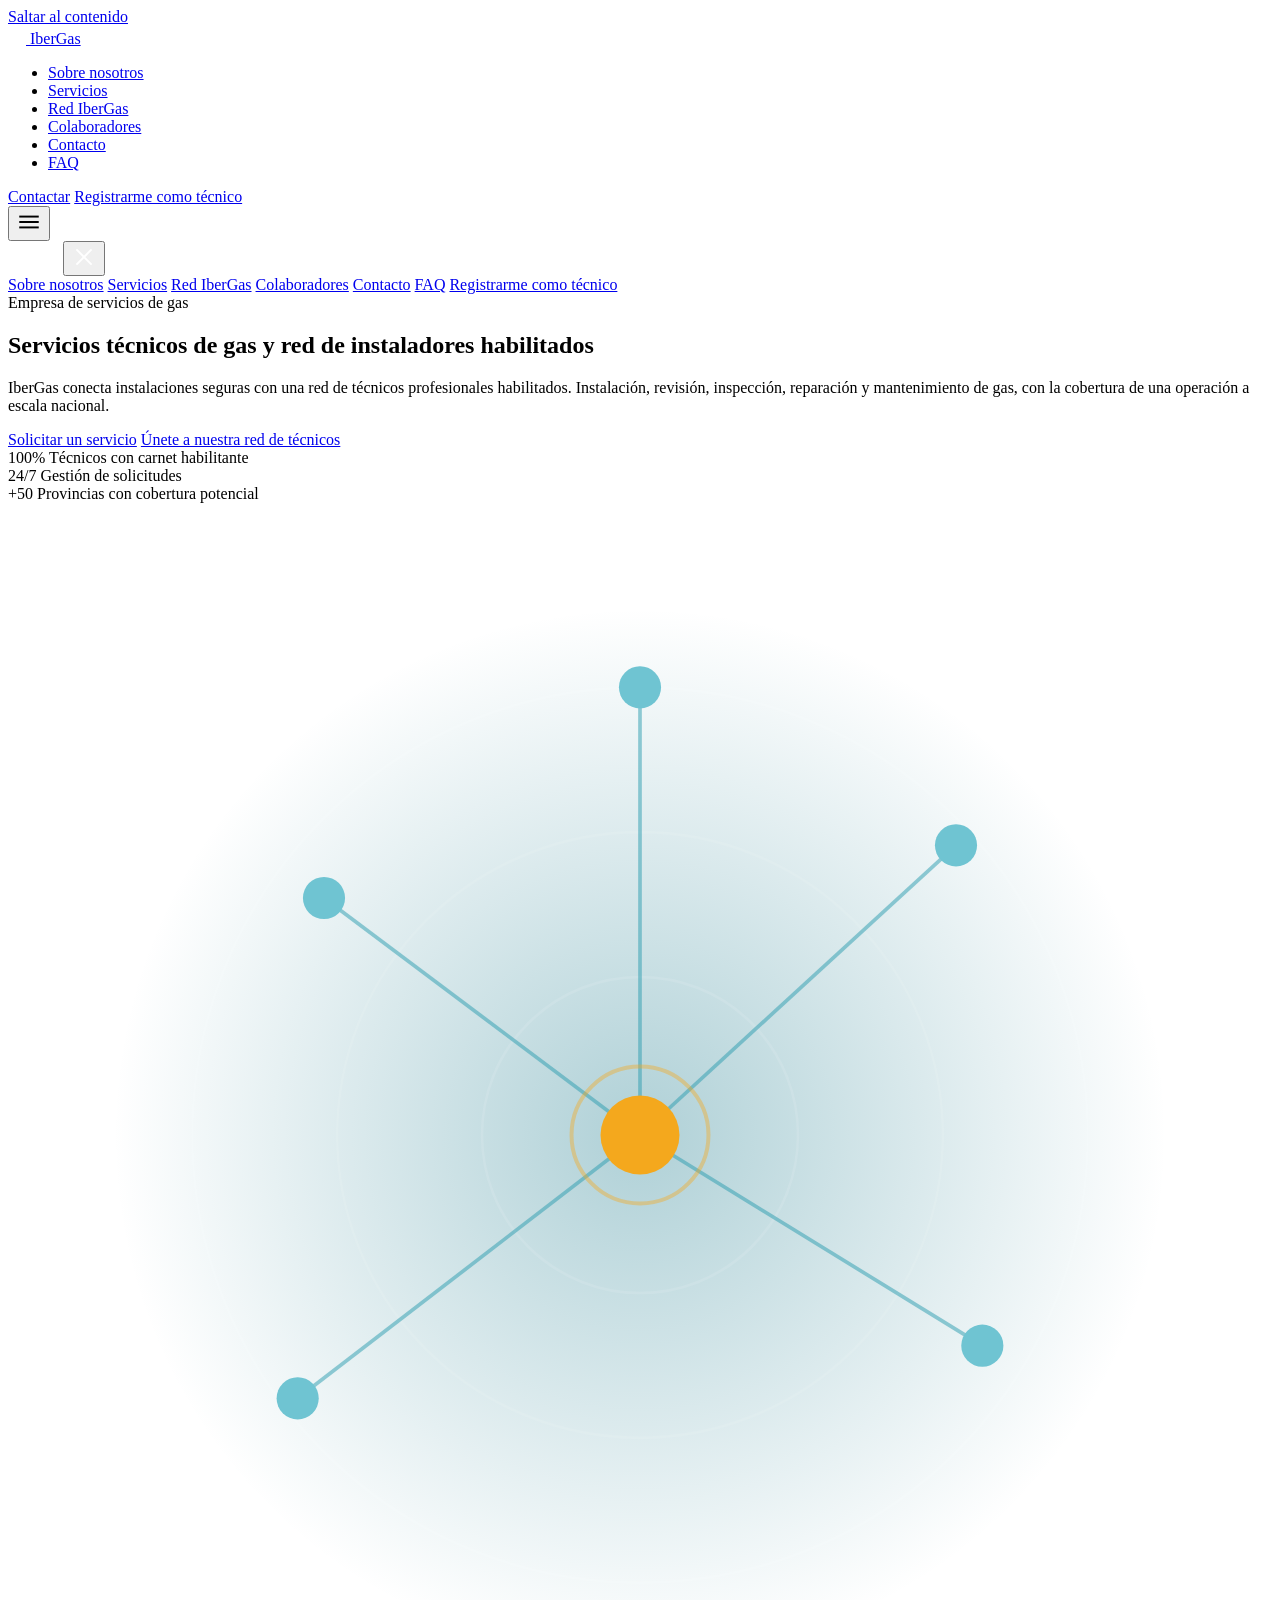
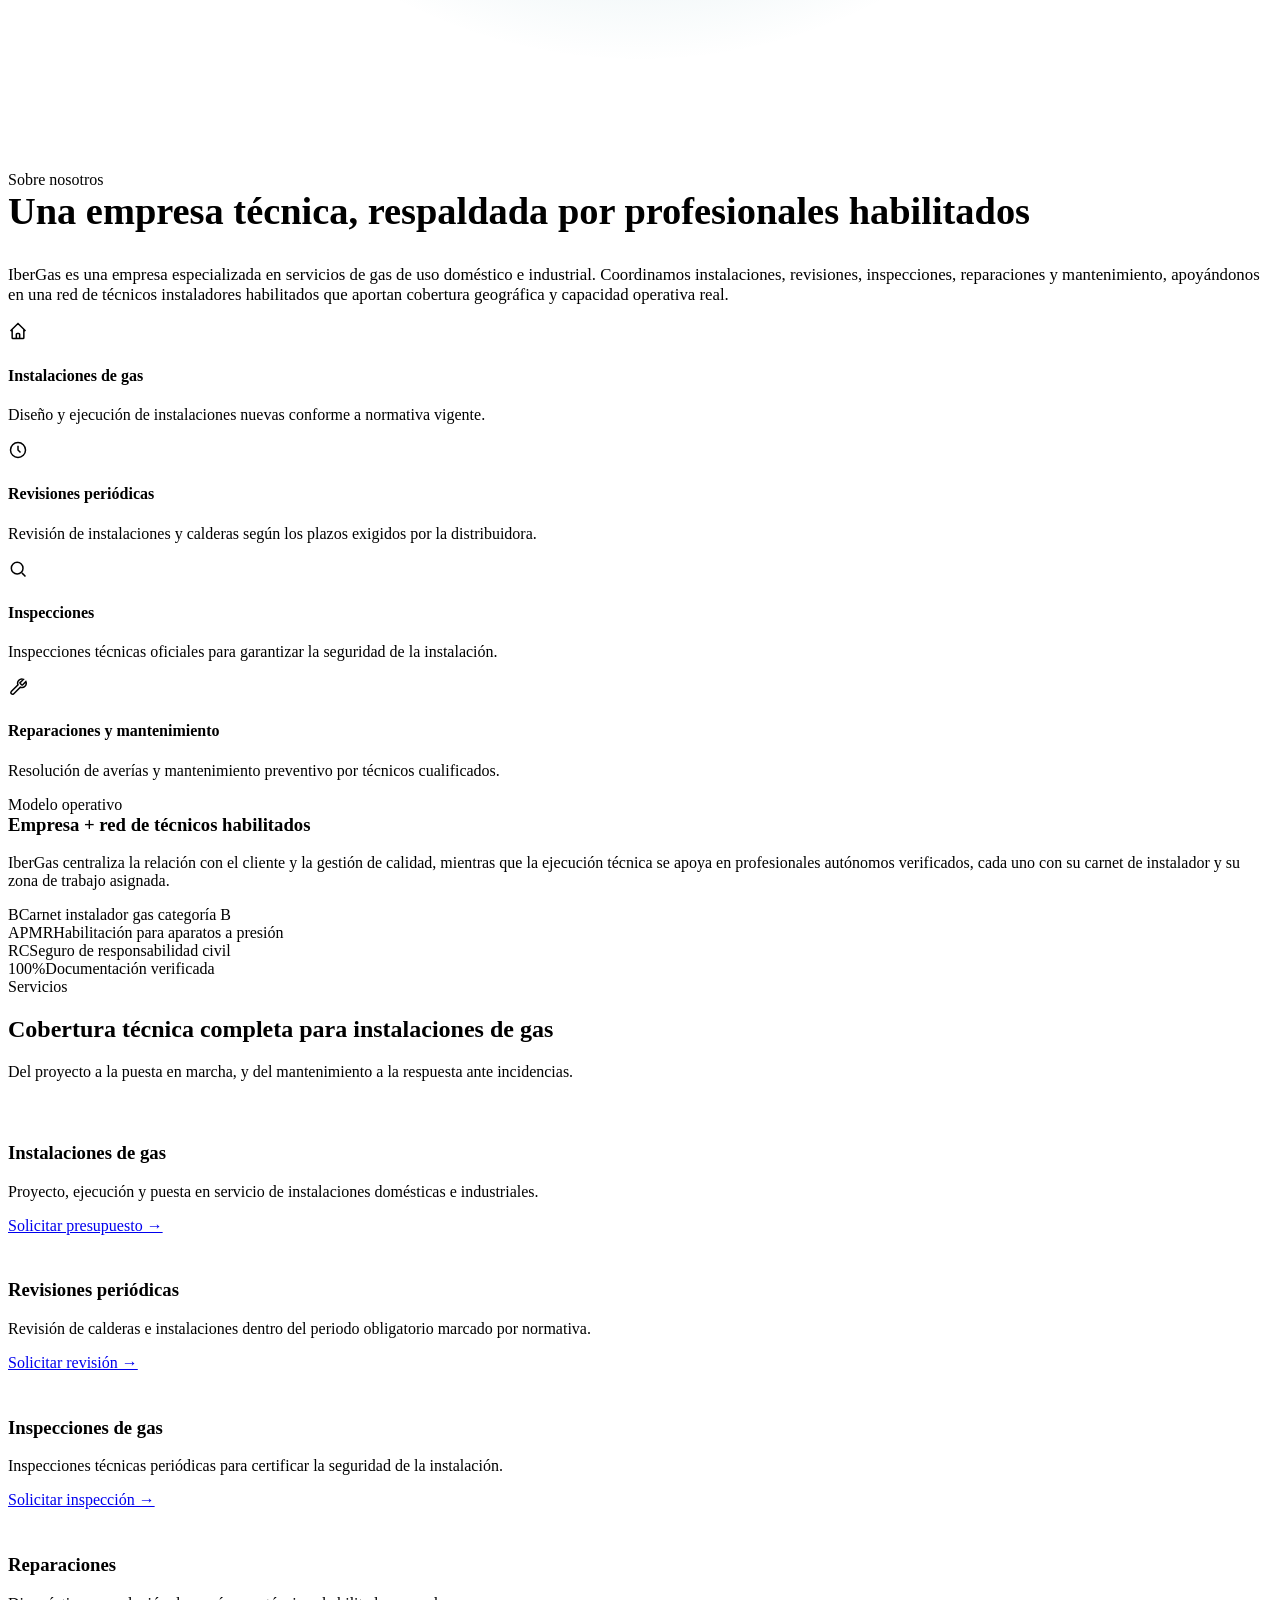
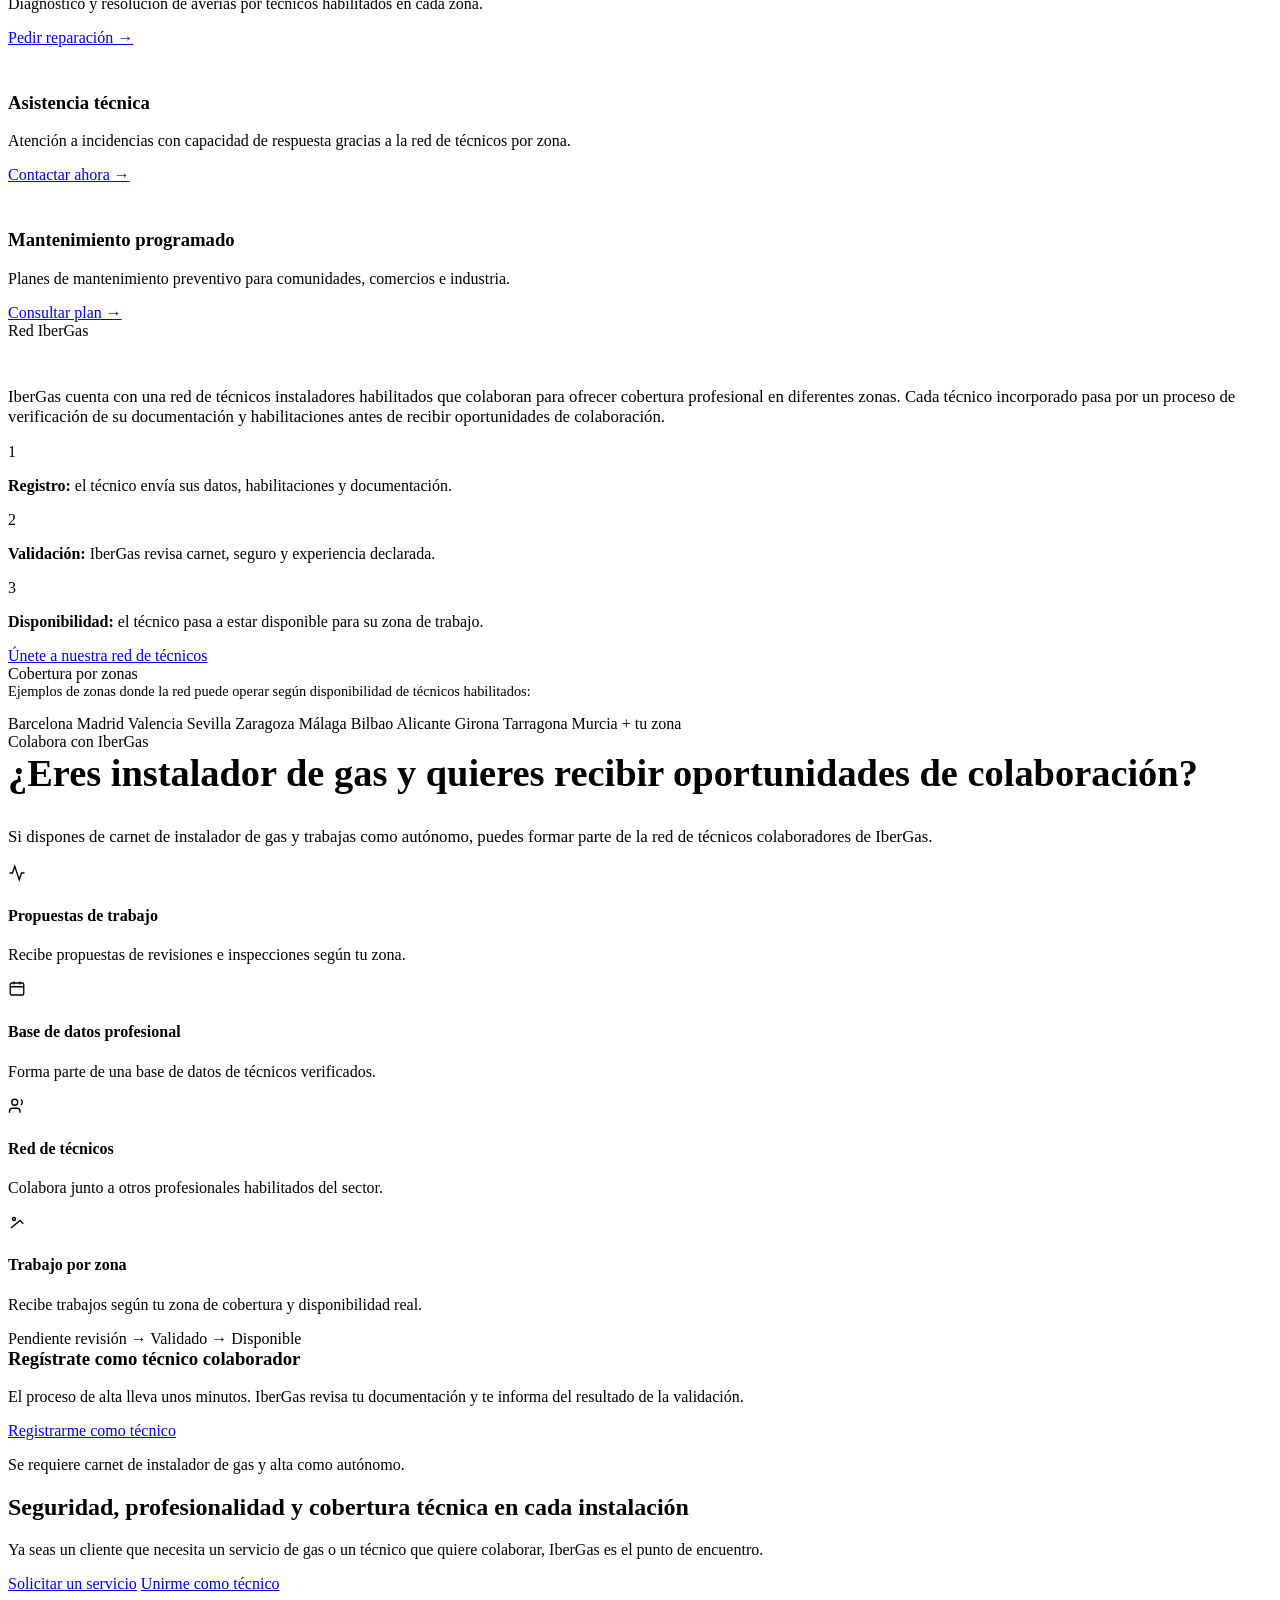
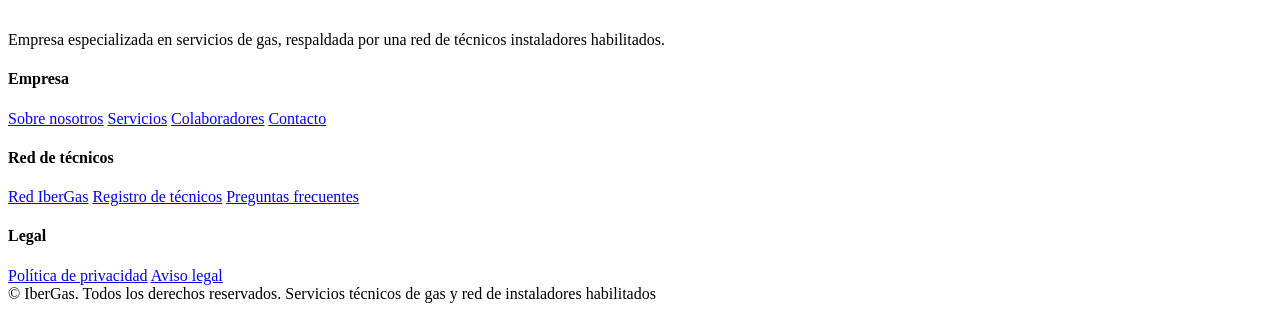
==== index.html @ b68d837f "Add files via upload" ====
<!DOCTYPE html>
<html lang="es">
<head>
<meta charset="UTF-8">
<meta name="viewport" content="width=device-width, initial-scale=1.0">
<title>IberGas — Servicios técnicos de gas y red de instaladores habilitados</title>
<meta name="description" content="IberGas es una empresa especializada en instalaciones, revisiones, inspecciones, reparaciones y mantenimiento de gas, respaldada por una red de técnicos instaladores habilitados en toda España.">
<link rel="icon" href="data:,">
<link rel="stylesheet" href="css/base.css">
<link rel="stylesheet" href="css/home.css">
</head>
<body>
<a href="#main" class="skip-link">Saltar al contenido</a>

<!-- ======================= HEADER ======================= -->
<header class="site-header">
  <nav class="nav container" aria-label="Navegación principal">
    <a href="index.html" class="brand">
      <span class="brand-mark" aria-hidden="true">
        <svg width="18" height="18" viewBox="0 0 24 24" fill="none"><path d="M12 2C12 2 6 9.5 6 14.5C6 18.09 8.69 21 12 21C15.31 21 18 18.09 18 14.5C18 9.5 12 2 12 2Z" fill="white" fill-opacity="0.95"/></svg>
      </span>
      IberGas
    </a>
    <ul class="nav-links">
      <li><a href="index.html#sobre-nosotros">Sobre nosotros</a></li>
      <li><a href="index.html#servicios">Servicios</a></li>
      <li><a href="index.html#red">Red IberGas</a></li>
      <li><a href="public/colaboradores.html">Colaboradores</a></li>
      <li><a href="public/contacto.html">Contacto</a></li>
      <li><a href="public/faq.html">FAQ</a></li>
    </ul>
    <div class="nav-cta">
      <a href="public/contacto.html" class="btn btn-secondary btn-sm">Contactar</a>
      <a href="public/registro-tecnico.html" class="btn btn-primary btn-sm">Registrarme como técnico</a>
    </div>
    <button class="nav-toggle" aria-label="Abrir menú">
      <svg width="26" height="26" viewBox="0 0 24 24" fill="none" stroke="currentColor" stroke-width="1.8"><line x1="3" y1="7" x2="21" y2="7"/><line x1="3" y1="12" x2="21" y2="12"/><line x1="3" y1="17" x2="21" y2="17"/></svg>
    </button>
  </nav>
</header>

<div class="mobile-menu" role="dialog" aria-modal="true" aria-label="Menú">
  <div class="mobile-menu-inner">
    <div class="mobile-menu-top">
      <span class="brand" style="color:white;">IberGas</span>
      <button class="mobile-menu-close" aria-label="Cerrar menú">
        <svg width="26" height="26" viewBox="0 0 24 24" fill="none" stroke="white" stroke-width="1.8"><line x1="5" y1="5" x2="19" y2="19"/><line x1="19" y1="5" x2="5" y2="19"/></svg>
      </button>
    </div>
    <a href="index.html#sobre-nosotros">Sobre nosotros</a>
    <a href="index.html#servicios">Servicios</a>
    <a href="index.html#red">Red IberGas</a>
    <a href="public/colaboradores.html">Colaboradores</a>
    <a href="public/contacto.html">Contacto</a>
    <a href="public/faq.html">FAQ</a>
    <a href="public/registro-tecnico.html" class="btn btn-primary btn-block">Registrarme como técnico</a>
  </div>
</div>

<main id="main">

  <!-- ======================= HERO ======================= -->
  <section class="hero">
    <div class="hero-grid" aria-hidden="true"></div>
    <div class="container hero-inner">
      <div class="hero-copy reveal is-visible">
        <span class="eyebrow">Empresa de servicios de gas</span>
        <h1>Servicios técnicos de gas y red de instaladores habilitados</h1>
        <p class="lede">IberGas conecta instalaciones seguras con una red de técnicos profesionales habilitados. Instalación, revisión, inspección, reparación y mantenimiento de gas, con la cobertura de una operación a escala nacional.</p>
        <div class="hero-actions">
          <a href="public/contacto.html" class="btn btn-primary">Solicitar un servicio</a>
          <a href="public/registro-tecnico.html" class="btn btn-secondary">Únete a nuestra red de técnicos</a>
        </div>
        <div class="hero-trust">
          <div class="hero-trust-item">
            <span class="num">100%</span>
            <span class="label">Técnicos con carnet habilitante</span>
          </div>
          <div class="hero-trust-item">
            <span class="num">24/7</span>
            <span class="label">Gestión de solicitudes</span>
          </div>
          <div class="hero-trust-item">
            <span class="num">+50</span>
            <span class="label">Provincias con cobertura potencial</span>
          </div>
        </div>
      </div>

      <div class="hero-visual reveal is-visible reveal-delay-1">
        <svg class="network-svg" viewBox="0 0 480 480" xmlns="http://www.w3.org/2000/svg" role="img" aria-label="Mapa estilizado de la red de técnicos IberGas">
          <defs>
            <radialGradient id="glow" cx="50%" cy="50%" r="50%">
              <stop offset="0%" stop-color="#1B7A8C" stop-opacity="0.35"/>
              <stop offset="100%" stop-color="#1B7A8C" stop-opacity="0"/>
            </radialGradient>
          </defs>
          <circle cx="240" cy="240" r="200" fill="url(#glow)"/>
          <circle cx="240" cy="240" r="170" fill="none" stroke="rgba(255,255,255,0.08)" stroke-width="1"/>
          <circle cx="240" cy="240" r="115" fill="none" stroke="rgba(255,255,255,0.08)" stroke-width="1"/>
          <circle cx="240" cy="240" r="60" fill="none" stroke="rgba(255,255,255,0.1)" stroke-width="1"/>

          <!-- líneas de conexión -->
          <line class="network-line" x1="240" y1="240" x2="120" y2="150" stroke="#2C9DB0" stroke-width="1.4" opacity="0.5"/>
          <line class="network-line" x1="240" y1="240" x2="360" y2="130" stroke="#2C9DB0" stroke-width="1.4" opacity="0.5"/>
          <line class="network-line" x1="240" y1="240" x2="370" y2="320" stroke="#2C9DB0" stroke-width="1.4" opacity="0.5"/>
          <line class="network-line" x1="240" y1="240" x2="110" y2="340" stroke="#2C9DB0" stroke-width="1.4" opacity="0.5"/>
          <line class="network-line" x1="240" y1="240" x2="240" y2="70" stroke="#2C9DB0" stroke-width="1.4" opacity="0.5"/>

          <!-- nodo central IberGas -->
          <circle cx="240" cy="240" r="15" fill="#F4A81D"/>
          <circle cx="240" cy="240" r="26" fill="none" stroke="#F4A81D" stroke-width="1.5" opacity="0.4"/>

          <!-- nodos de técnicos -->
          <circle class="network-node n1" cx="120" cy="150" r="8" fill="#6FC4D2"/>
          <circle class="network-node n2" cx="360" cy="130" r="8" fill="#6FC4D2"/>
          <circle class="network-node n3" cx="370" cy="320" r="8" fill="#6FC4D2"/>
          <circle class="network-node n4" cx="110" cy="340" r="8" fill="#6FC4D2"/>
          <circle class="network-node n5" cx="240" cy="70" r="8" fill="#6FC4D2"/>
        </svg>
      </div>
    </div>
  </section>

  <!-- ======================= SOBRE NOSOTROS ======================= -->
  <section class="section" id="sobre-nosotros">
    <div class="container about-grid">
      <div class="reveal">
        <span class="eyebrow">Sobre nosotros</span>
        <h2 style="margin-top: var(--space-3); font-size: clamp(1.8rem, 3vw, 2.4rem);">Una empresa técnica, respaldada por profesionales habilitados</h2>
        <p style="margin-top: var(--space-4); color: var(--ink-soft); font-size: 1.05rem;">IberGas es una empresa especializada en servicios de gas de uso doméstico e industrial. Coordinamos instalaciones, revisiones, inspecciones, reparaciones y mantenimiento, apoyándonos en una red de técnicos instaladores habilitados que aportan cobertura geográfica y capacidad operativa real.</p>

        <div class="about-list">
          <div class="about-item">
            <span class="icon" aria-hidden="true">
              <svg width="20" height="20" viewBox="0 0 24 24" fill="none" stroke="currentColor" stroke-width="1.8"><path d="M3 12l2-2m0 0l7-7 7 7M5 10v10a1 1 0 001 1h3m10-11l2 2m-2-2v10a1 1 0 01-1 1h-3m-6 0a1 1 0 001-1v-4a1 1 0 011-1h2a1 1 0 011 1v4a1 1 0 001 1m-6 0h6"/></svg>
            </span>
            <div><h4>Instalaciones de gas</h4><p>Diseño y ejecución de instalaciones nuevas conforme a normativa vigente.</p></div>
          </div>
          <div class="about-item">
            <span class="icon" aria-hidden="true">
              <svg width="20" height="20" viewBox="0 0 24 24" fill="none" stroke="currentColor" stroke-width="1.8"><circle cx="12" cy="12" r="9"/><path d="M12 7v5l3 3"/></svg>
            </span>
            <div><h4>Revisiones periódicas</h4><p>Revisión de instalaciones y calderas según los plazos exigidos por la distribuidora.</p></div>
          </div>
          <div class="about-item">
            <span class="icon" aria-hidden="true">
              <svg width="20" height="20" viewBox="0 0 24 24" fill="none" stroke="currentColor" stroke-width="1.8"><path d="M11 4a7 7 0 100 14 7 7 0 000-14z"/><path d="M21 21l-4.35-4.35"/></svg>
            </span>
            <div><h4>Inspecciones</h4><p>Inspecciones técnicas oficiales para garantizar la seguridad de la instalación.</p></div>
          </div>
          <div class="about-item">
            <span class="icon" aria-hidden="true">
              <svg width="20" height="20" viewBox="0 0 24 24" fill="none" stroke="currentColor" stroke-width="1.8"><path d="M14.7 6.3a1 1 0 000 1.4l1.6 1.6a1 1 0 001.4 0l3.7-3.7a5 5 0 01-6.6 6.6L6.7 20.3a2 2 0 01-2.8-2.8L12 9.4a5 5 0 016.6-6.6l-3.7 3.7z"/></svg>
            </span>
            <div><h4>Reparaciones y mantenimiento</h4><p>Resolución de averías y mantenimiento preventivo por técnicos cualificados.</p></div>
          </div>
        </div>
      </div>

      <div class="about-panel reveal reveal-delay-1">
        <span class="eyebrow" style="color: var(--teal-300);">Modelo operativo</span>
        <h3 style="margin-top: var(--space-3);">Empresa + red de técnicos habilitados</h3>
        <p>IberGas centraliza la relación con el cliente y la gestión de calidad, mientras que la ejecución técnica se apoya en profesionales autónomos verificados, cada uno con su carnet de instalador y su zona de trabajo asignada.</p>
        <div class="about-stats">
          <div><span class="stat-num">B</span><span class="stat-label">Carnet instalador gas categoría B</span></div>
          <div><span class="stat-num">APMR</span><span class="stat-label">Habilitación para aparatos a presión</span></div>
          <div><span class="stat-num">RC</span><span class="stat-label">Seguro de responsabilidad civil</span></div>
          <div><span class="stat-num">100%</span><span class="stat-label">Documentación verificada</span></div>
        </div>
      </div>
    </div>
  </section>

  <!-- ======================= SERVICIOS ======================= -->
  <section class="section section-mist" id="servicios">
    <div class="container">
      <div class="section-head reveal">
        <span class="eyebrow">Servicios</span>
        <h2>Cobertura técnica completa para instalaciones de gas</h2>
        <p>Del proyecto a la puesta en marcha, y del mantenimiento a la respuesta ante incidencias.</p>
      </div>
      <div class="services-grid">
        <div class="card service-card reveal">
          <span class="service-icon" aria-hidden="true">
            <svg width="22" height="22" viewBox="0 0 24 24" fill="none" stroke="white" stroke-width="1.8"><path d="M3 21h18M5 21V7l7-4 7 4v14M9 21v-6h6v6"/></svg>
          </span>
          <h3>Instalaciones de gas</h3>
          <p>Proyecto, ejecución y puesta en servicio de instalaciones domésticas e industriales.</p>
          <a href="public/contacto.html" class="service-link">Solicitar presupuesto →</a>
        </div>
        <div class="card service-card reveal reveal-delay-1">
          <span class="service-icon" aria-hidden="true">
            <svg width="22" height="22" viewBox="0 0 24 24" fill="none" stroke="white" stroke-width="1.8"><circle cx="12" cy="12" r="9"/><path d="M12 8v4l2.5 2.5"/></svg>
          </span>
          <h3>Revisiones periódicas</h3>
          <p>Revisión de calderas e instalaciones dentro del periodo obligatorio marcado por normativa.</p>
          <a href="public/contacto.html" class="service-link">Solicitar revisión →</a>
        </div>
        <div class="card service-card reveal reveal-delay-2">
          <span class="service-icon" aria-hidden="true">
            <svg width="22" height="22" viewBox="0 0 24 24" fill="none" stroke="white" stroke-width="1.8"><path d="M9 11l3 3L22 4"/><path d="M21 12v7a2 2 0 01-2 2H5a2 2 0 01-2-2V5a2 2 0 012-2h11"/></svg>
          </span>
          <h3>Inspecciones de gas</h3>
          <p>Inspecciones técnicas periódicas para certificar la seguridad de la instalación.</p>
          <a href="public/contacto.html" class="service-link">Solicitar inspección →</a>
        </div>
        <div class="card service-card reveal">
          <span class="service-icon" aria-hidden="true">
            <svg width="22" height="22" viewBox="0 0 24 24" fill="none" stroke="white" stroke-width="1.8"><path d="M14.7 6.3a1 1 0 000 1.4l1.6 1.6a1 1 0 001.4 0l3.7-3.7a5 5 0 01-6.6 6.6L6.7 20.3a2 2 0 01-2.8-2.8L12 9.4a5 5 0 016.6-6.6l-3.7 3.7z"/></svg>
          </span>
          <h3>Reparaciones</h3>
          <p>Diagnóstico y resolución de averías por técnicos habilitados en cada zona.</p>
          <a href="public/contacto.html" class="service-link">Pedir reparación →</a>
        </div>
        <div class="card service-card reveal reveal-delay-1">
          <span class="service-icon" aria-hidden="true">
            <svg width="22" height="22" viewBox="0 0 24 24" fill="none" stroke="white" stroke-width="1.8"><path d="M13 2L3 14h7l-1 8 11-14h-7l1-6z"/></svg>
          </span>
          <h3>Asistencia técnica</h3>
          <p>Atención a incidencias con capacidad de respuesta gracias a la red de técnicos por zona.</p>
          <a href="public/contacto.html" class="service-link">Contactar ahora →</a>
        </div>
        <div class="card service-card reveal reveal-delay-2">
          <span class="service-icon" aria-hidden="true">
            <svg width="22" height="22" viewBox="0 0 24 24" fill="none" stroke="white" stroke-width="1.8"><path d="M9 3v18M3 9h18"/><rect x="3" y="3" width="18" height="18" rx="2"/></svg>
          </span>
          <h3>Mantenimiento programado</h3>
          <p>Planes de mantenimiento preventivo para comunidades, comercios e industria.</p>
          <a href="public/contacto.html" class="service-link">Consultar plan →</a>
        </div>
      </div>
    </div>
  </section>

  <!-- ======================= RED IBERGAS ======================= -->
  <section class="section network-section" id="red">
    <div class="container network-content">
      <div class="reveal">
        <span class="eyebrow" style="color: var(--teal-300);">Red IberGas</span>
        <h2 style="margin-top: var(--space-3); color: white;">Una red de técnicos habilitados en constante crecimiento</h2>
        <p style="margin-top: var(--space-4); color: var(--mist-300); font-size: 1.05rem;">IberGas cuenta con una red de técnicos instaladores habilitados que colaboran para ofrecer cobertura profesional en diferentes zonas. Cada técnico incorporado pasa por un proceso de verificación de su documentación y habilitaciones antes de recibir oportunidades de colaboración.</p>

        <div class="network-steps">
          <div class="network-step">
            <span class="step-badge">1</span>
            <p><strong>Registro:</strong> el técnico envía sus datos, habilitaciones y documentación.</p>
          </div>
          <div class="network-step">
            <span class="step-badge">2</span>
            <p><strong>Validación:</strong> IberGas revisa carnet, seguro y experiencia declarada.</p>
          </div>
          <div class="network-step">
            <span class="step-badge">3</span>
            <p><strong>Disponibilidad:</strong> el técnico pasa a estar disponible para su zona de trabajo.</p>
          </div>
        </div>

        <a href="public/registro-tecnico.html" class="btn btn-primary" style="margin-top: var(--space-7);">Únete a nuestra red de técnicos</a>
      </div>

      <div class="coverage-map reveal reveal-delay-1">
        <span class="eyebrow" style="color: var(--teal-300);">Cobertura por zonas</span>
        <p style="color: var(--mist-300); font-size: 0.9rem; margin-top: var(--space-3);">Ejemplos de zonas donde la red puede operar según disponibilidad de técnicos habilitados:</p>
        <div class="zones-wrap">
          <span class="zone-pill">Barcelona</span>
          <span class="zone-pill">Madrid</span>
          <span class="zone-pill">Valencia</span>
          <span class="zone-pill">Sevilla</span>
          <span class="zone-pill">Zaragoza</span>
          <span class="zone-pill">Málaga</span>
          <span class="zone-pill">Bilbao</span>
          <span class="zone-pill">Alicante</span>
          <span class="zone-pill">Girona</span>
          <span class="zone-pill">Tarragona</span>
          <span class="zone-pill">Murcia</span>
          <span class="zone-pill">+ tu zona</span>
        </div>
      </div>
    </div>
  </section>

  <!-- ======================= COLABORA CON IBERGAS ======================= -->
  <section class="section collab-section">
    <div class="container collab-grid">
      <div class="reveal">
        <span class="eyebrow">Colabora con IberGas</span>
        <h2 style="margin-top: var(--space-3); font-size: clamp(1.8rem, 3vw, 2.4rem);">¿Eres instalador de gas y quieres recibir oportunidades de colaboración?</h2>
        <p style="margin-top: var(--space-4); color: var(--ink-soft); font-size: 1.05rem;">Si dispones de carnet de instalador de gas y trabajas como autónomo, puedes formar parte de la red de técnicos colaboradores de IberGas.</p>

        <div class="benefit-grid">
          <div class="benefit-card">
            <span class="icon" aria-hidden="true"><svg width="18" height="18" viewBox="0 0 24 24" fill="none" stroke="currentColor" stroke-width="1.8"><path d="M22 12h-4l-3 9L9 3l-3 9H2"/></svg></span>
            <h4>Propuestas de trabajo</h4>
            <p>Recibe propuestas de revisiones e inspecciones según tu zona.</p>
          </div>
          <div class="benefit-card">
            <span class="icon" aria-hidden="true"><svg width="18" height="18" viewBox="0 0 24 24" fill="none" stroke="currentColor" stroke-width="1.8"><rect x="3" y="4" width="18" height="16" rx="2"/><path d="M3 9h18M8 2v4M16 2v4"/></svg></span>
            <h4>Base de datos profesional</h4>
            <p>Forma parte de una base de datos de técnicos verificados.</p>
          </div>
          <div class="benefit-card">
            <span class="icon" aria-hidden="true"><svg width="18" height="18" viewBox="0 0 24 24" fill="none" stroke="currentColor" stroke-width="1.8"><circle cx="9" cy="7" r="4"/><path d="M2 21v-2a4 4 0 014-4h6a4 4 0 014 4v2"/><path d="M17 3.5a4 4 0 010 7"/></svg></span>
            <h4>Red de técnicos</h4>
            <p>Colabora junto a otros profesionales habilitados del sector.</p>
          </div>
          <div class="benefit-card">
            <span class="icon" aria-hidden="true"><svg width="18" height="18" viewBox="0 0 24 24" fill="none" stroke="currentColor" stroke-width="1.8"><path d="M20.4 14.5L16 10 4 20"/><circle cx="8" cy="8" r="2"/></svg></span>
            <h4>Trabajo por zona</h4>
            <p>Recibe trabajos según tu zona de cobertura y disponibilidad real.</p>
          </div>
        </div>
      </div>

      <div class="collab-cta-panel reveal reveal-delay-1">
        <span class="status-badge status-pendiente">Pendiente revisión → Validado → Disponible</span>
        <h3 style="margin-top: var(--space-5);">Regístrate como técnico colaborador</h3>
        <p>El proceso de alta lleva unos minutos. IberGas revisa tu documentación y te informa del resultado de la validación.</p>
        <a href="public/registro-tecnico.html" class="btn btn-primary btn-block">Registrarme como técnico</a>
        <p class="fineprint">Se requiere carnet de instalador de gas y alta como autónomo.</p>
      </div>
    </div>
  </section>

  <!-- ======================= CTA FINAL ======================= -->
  <section class="final-cta">
    <div class="container">
      <h2>Seguridad, profesionalidad y cobertura técnica en cada instalación</h2>
      <p>Ya seas un cliente que necesita un servicio de gas o un técnico que quiere colaborar, IberGas es el punto de encuentro.</p>
      <div class="final-cta-actions">
        <a href="public/contacto.html" class="btn btn-primary">Solicitar un servicio</a>
        <a href="public/registro-tecnico.html" class="btn btn-secondary">Unirme como técnico</a>
      </div>
    </div>
  </section>

</main>

<!-- ======================= FOOTER ======================= -->
<footer class="site-footer">
  <div class="container">
    <div class="footer-grid">
      <div class="footer-brand">
        <a href="index.html" class="brand" style="color:white;">
          <span class="brand-mark" aria-hidden="true">
            <svg width="18" height="18" viewBox="0 0 24 24" fill="none"><path d="M12 2C12 2 6 9.5 6 14.5C6 18.09 8.69 21 12 21C15.31 21 18 18.09 18 14.5C18 9.5 12 2 12 2Z" fill="white" fill-opacity="0.95"/></svg>
          </span>
          IberGas
        </a>
        <p>Empresa especializada en servicios de gas, respaldada por una red de técnicos instaladores habilitados.</p>
      </div>
      <div class="footer-col">
        <h4>Empresa</h4>
        <a href="index.html#sobre-nosotros">Sobre nosotros</a>
        <a href="index.html#servicios">Servicios</a>
        <a href="public/colaboradores.html">Colaboradores</a>
        <a href="public/contacto.html">Contacto</a>
      </div>
      <div class="footer-col">
        <h4>Red de técnicos</h4>
        <a href="index.html#red">Red IberGas</a>
        <a href="public/registro-tecnico.html">Registro de técnicos</a>
        <a href="public/faq.html">Preguntas frecuentes</a>
      </div>
      <div class="footer-col">
        <h4>Legal</h4>
        <a href="public/privacidad.html">Política de privacidad</a>
        <a href="public/aviso-legal.html">Aviso legal</a>
      </div>
    </div>
    <div class="footer-bottom">
      <span>© <span data-year></span> IberGas. Todos los derechos reservados.</span>
      <span>Servicios técnicos de gas y red de instaladores habilitados</span>
    </div>
  </div>
</footer>

<script src="js/site.js"></script>
</body>
</html>
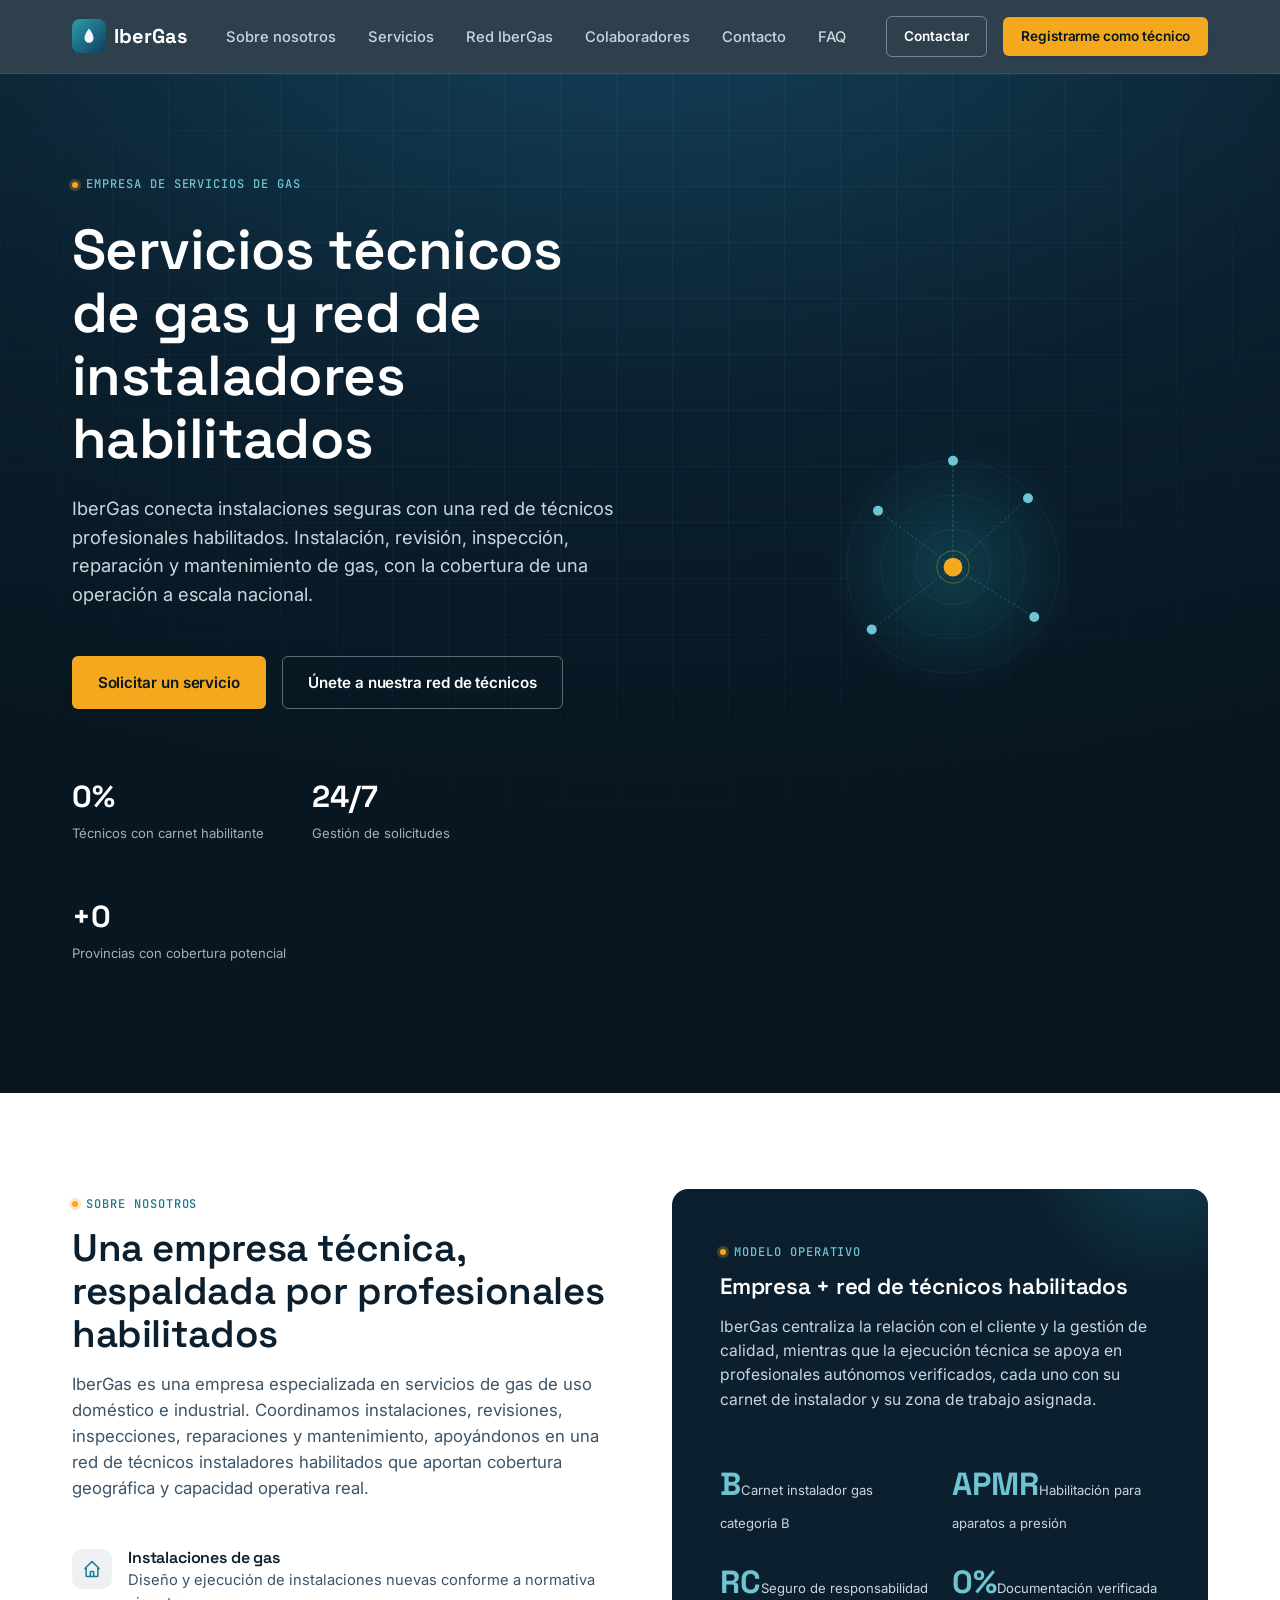
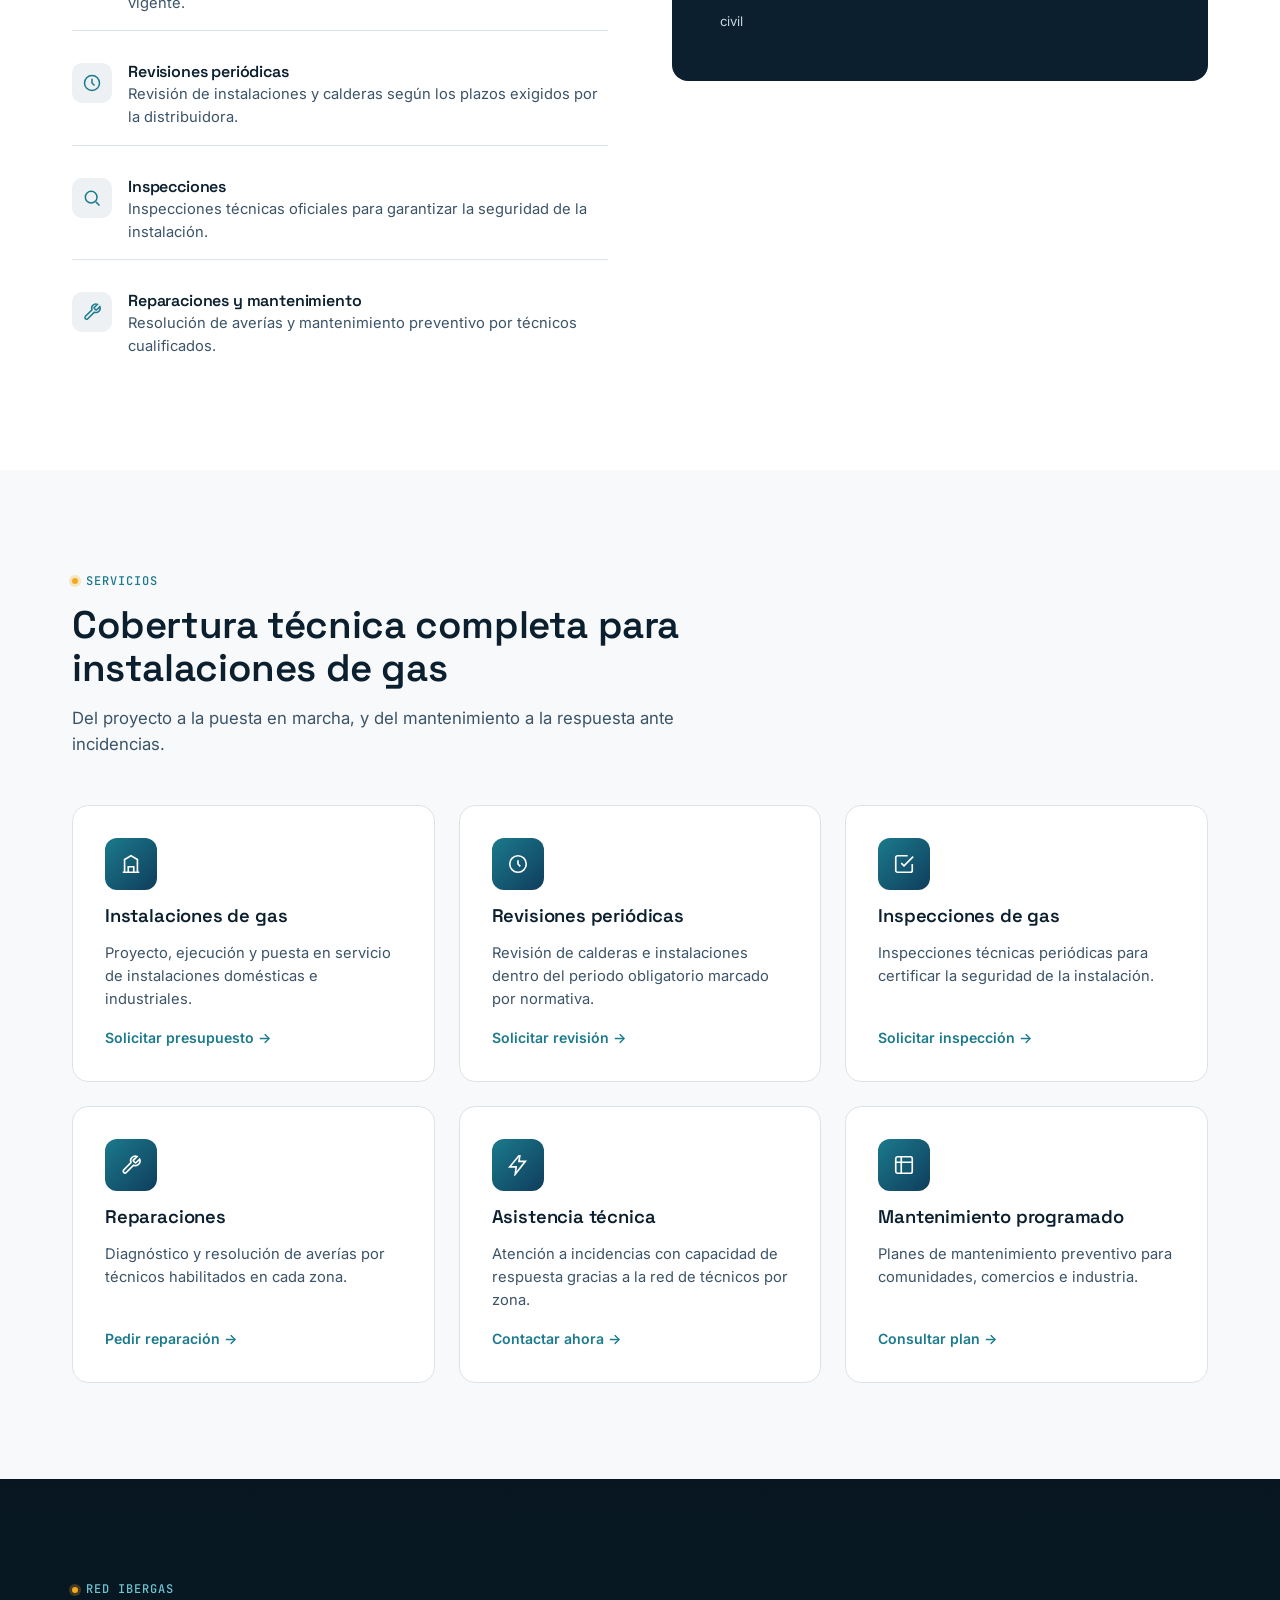
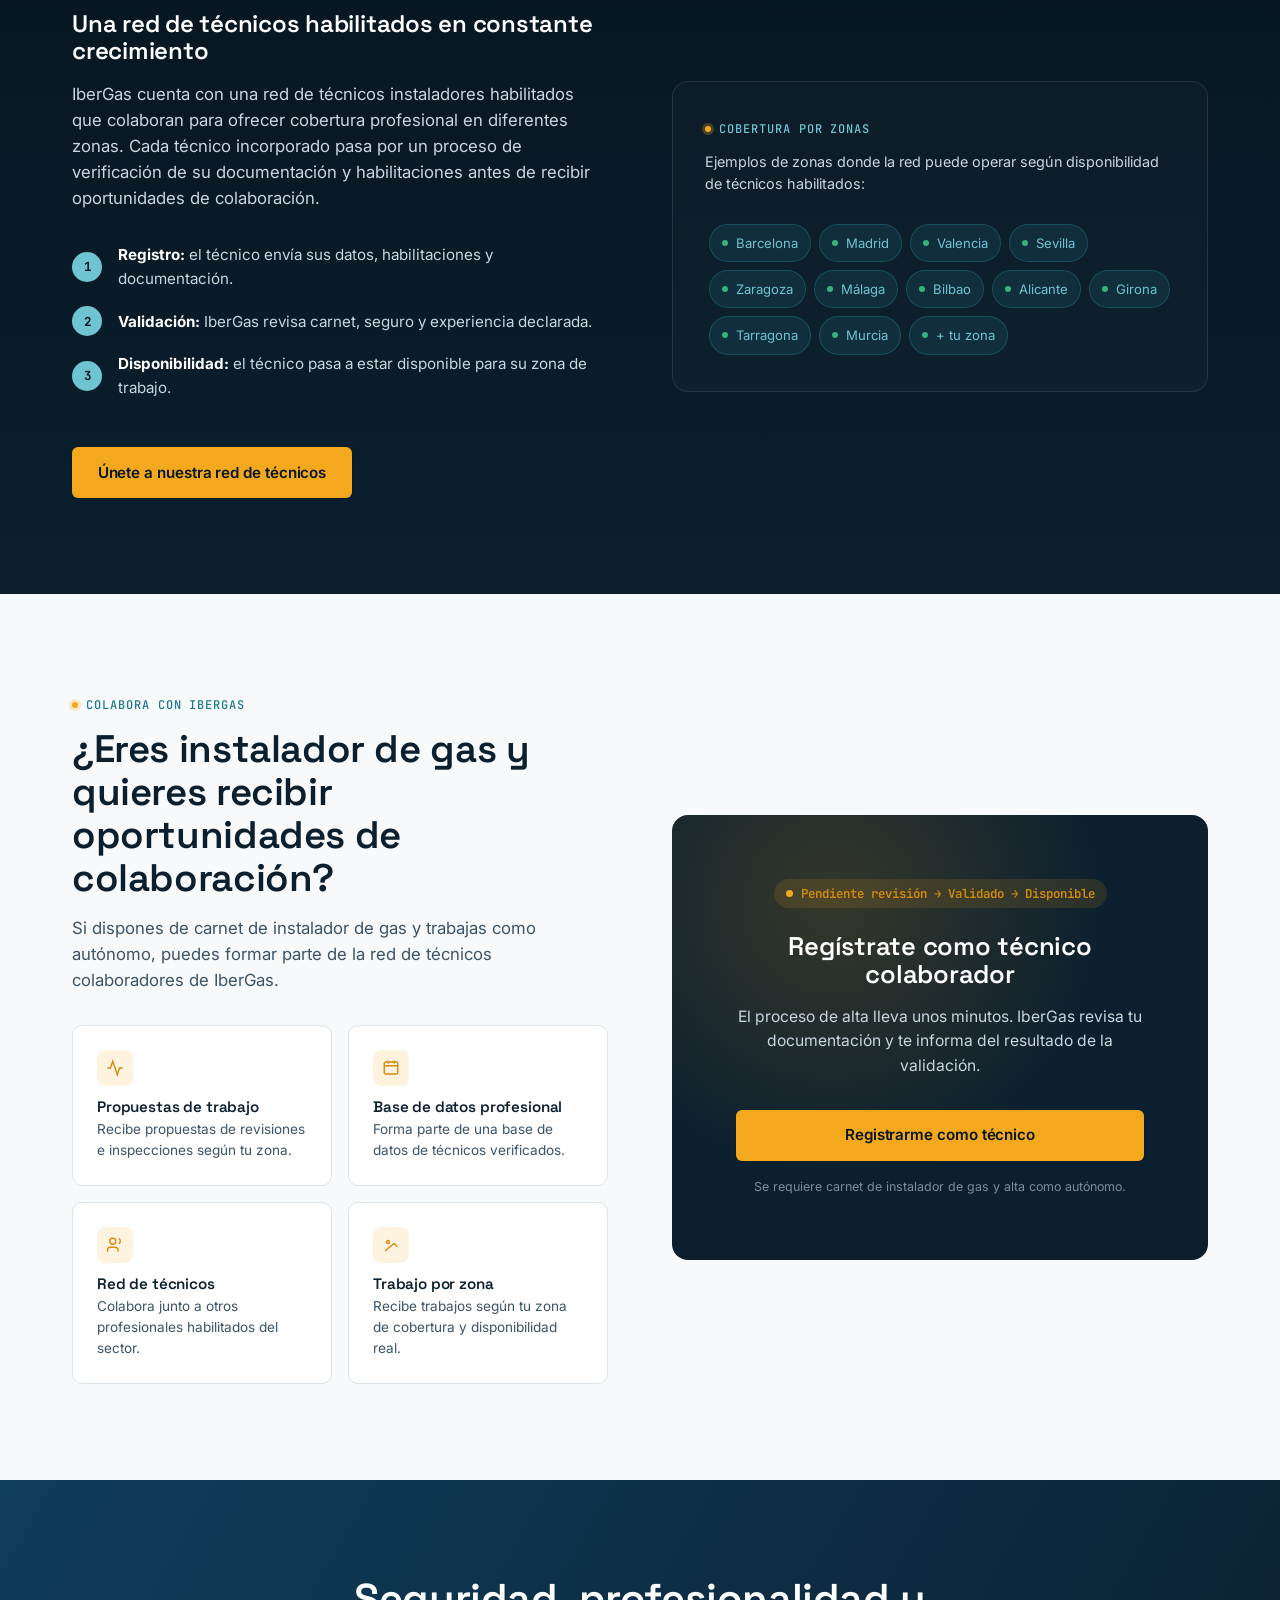
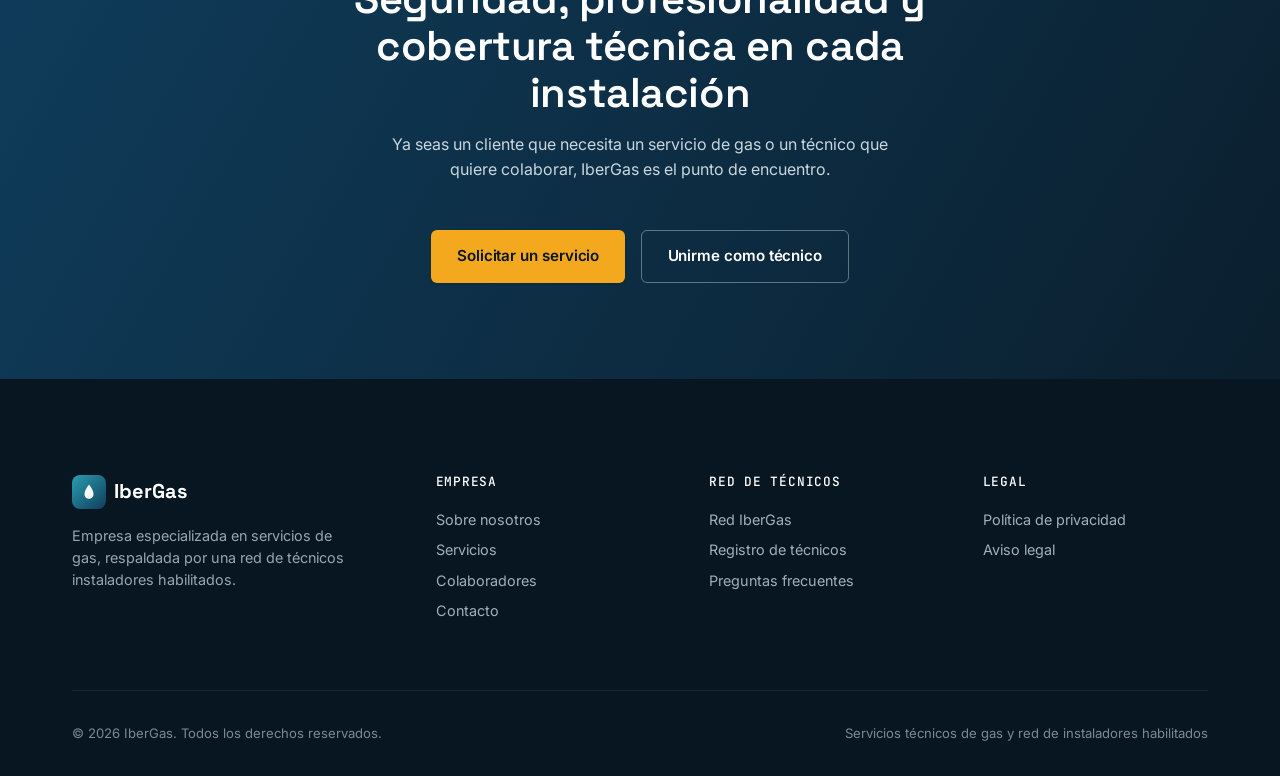
==== commit fc197305: "Add files via upload" ====
--- a/index.html
+++ b/index.html
@@ -65,7 +65,7 @@
     <div class="container hero-inner">
       <div class="hero-copy reveal is-visible">
         <span class="eyebrow">Empresa de servicios de gas</span>
-        <h1>Servicios técnicos de gas y red de instaladores habilitados</h1>
+        <h1>Servicios técnicos de gas y <span class="text-gradient">red de instaladores habilitados</span></h1>
         <p class="lede">IberGas conecta instalaciones seguras con una red de técnicos profesionales habilitados. Instalación, revisión, inspección, reparación y mantenimiento de gas, con la cobertura de una operación a escala nacional.</p>
         <div class="hero-actions">
           <a href="public/contacto.html" class="btn btn-primary">Solicitar un servicio</a>
@@ -73,7 +73,7 @@
         </div>
         <div class="hero-trust">
           <div class="hero-trust-item">
-            <span class="num">100%</span>
+            <span class="num" data-count-to="100" data-suffix="%">0%</span>
             <span class="label">Técnicos con carnet habilitante</span>
           </div>
           <div class="hero-trust-item">
@@ -81,7 +81,7 @@
             <span class="label">Gestión de solicitudes</span>
           </div>
           <div class="hero-trust-item">
-            <span class="num">+50</span>
+            <span class="num" data-count-to="50" data-prefix="+">+0</span>
             <span class="label">Provincias con cobertura potencial</span>
           </div>
         </div>
@@ -109,7 +109,7 @@
 
           <!-- nodo central IberGas -->
           <circle cx="240" cy="240" r="15" fill="#F4A81D"/>
-          <circle cx="240" cy="240" r="26" fill="none" stroke="#F4A81D" stroke-width="1.5" opacity="0.4"/>
+          <circle class="pulse-ring" cx="240" cy="240" r="26" fill="none" stroke="#F4A81D" stroke-width="1.5" opacity="0.4"/>
 
           <!-- nodos de técnicos -->
           <circle class="network-node n1" cx="120" cy="150" r="8" fill="#6FC4D2"/>
@@ -166,7 +166,7 @@
           <div><span class="stat-num">B</span><span class="stat-label">Carnet instalador gas categoría B</span></div>
           <div><span class="stat-num">APMR</span><span class="stat-label">Habilitación para aparatos a presión</span></div>
           <div><span class="stat-num">RC</span><span class="stat-label">Seguro de responsabilidad civil</span></div>
-          <div><span class="stat-num">100%</span><span class="stat-label">Documentación verificada</span></div>
+          <div><span class="stat-num" data-count-to="100" data-suffix="%">0%</span><span class="stat-label">Documentación verificada</span></div>
         </div>
       </div>
     </div>
--- a/css/base.css
+++ b/css/base.css
@@ -0,0 +1,418 @@
+/* ============================================================
+   IberGas — Sistema de diseño
+   Paleta: azul marino profundo + teal técnico + ámbar de seguridad
+   ============================================================ */
+
+@import url('https://fonts.googleapis.com/css2?family=Space+Grotesk:wght@400;500;600;700&family=Inter:wght@400;500;600;700;800&family=JetBrains+Mono:wght@400;500&display=swap');
+
+:root {
+  /* Color — marca */
+  --navy-950: #071620;
+  --navy-900: #0B1F2E;
+  --navy-800: #123449;
+  --navy-700: #1A4A63;
+  --blue-600: #0F3D5C;
+  --teal-500: #1B7A8C;
+  --teal-400: #2C9DB0;
+  --teal-300: #6FC4D2;
+  --amber-500: #F4A81D;
+  --amber-400: #FFC24D;
+  --amber-600: #D68A0A;
+
+  /* Color — neutros */
+  --ink: #0B1F2E;
+  --ink-soft: #3C5468;
+  --mist-50: #F7F9FA;
+  --mist-100: #EDF1F4;
+  --mist-200: #DCE4E9;
+  --mist-300: #C9D6DE;
+  --white: #FFFFFF;
+
+  /* Estado (lenguaje visual del proceso de validación) */
+  --state-pending: #F4A81D;
+  --state-validated: #2C9DB0;
+  --state-available: #34B37A;
+  --state-unavailable: #8896A0;
+
+  /* Tipografía */
+  --font-display: 'Space Grotesk', 'Inter', sans-serif;
+  --font-body: 'Inter', -apple-system, BlinkMacSystemFont, sans-serif;
+  --font-mono: 'JetBrains Mono', 'SFMono-Regular', monospace;
+
+  /* Espaciado */
+  --space-1: 0.25rem;
+  --space-2: 0.5rem;
+  --space-3: 0.75rem;
+  --space-4: 1rem;
+  --space-5: 1.5rem;
+  --space-6: 2rem;
+  --space-7: 3rem;
+  --space-8: 4rem;
+  --space-9: 6rem;
+  --space-10: 8rem;
+
+  /* Radios y sombras */
+  --radius-sm: 6px;
+  --radius-md: 10px;
+  --radius-lg: 16px;
+  --radius-full: 999px;
+  --shadow-sm: 0 1px 2px rgba(7, 22, 32, 0.06), 0 1px 3px rgba(7, 22, 32, 0.08);
+  --shadow-md: 0 4px 12px rgba(7, 22, 32, 0.08), 0 2px 4px rgba(7, 22, 32, 0.06);
+  --shadow-lg: 0 12px 32px rgba(7, 22, 32, 0.14), 0 4px 8px rgba(7, 22, 32, 0.08);
+  --shadow-glow-teal: 0 0 0 1px rgba(44, 157, 176, 0.25), 0 8px 24px rgba(27, 122, 140, 0.18);
+
+  --max-width: 1200px;
+  --transition: 220ms cubic-bezier(0.4, 0, 0.2, 1);
+}
+
+@media (prefers-reduced-motion: reduce) {
+  *, *::before, *::after {
+    animation-duration: 0.01ms !important;
+    animation-iteration-count: 1 !important;
+    transition-duration: 0.01ms !important;
+    scroll-behavior: auto !important;
+  }
+}
+
+* { box-sizing: border-box; margin: 0; padding: 0; }
+
+html { scroll-behavior: smooth; }
+
+body {
+  font-family: var(--font-body);
+  color: var(--ink);
+  background: var(--white);
+  line-height: 1.55;
+  -webkit-font-smoothing: antialiased;
+  overflow-x: hidden;
+}
+
+img, svg { display: block; max-width: 100%; }
+
+a { color: inherit; text-decoration: none; }
+
+ul, ol { list-style: none; }
+
+button { font: inherit; cursor: pointer; border: none; background: none; }
+
+input, select, textarea { font: inherit; color: inherit; }
+
+:focus-visible {
+  outline: 2px solid var(--amber-500);
+  outline-offset: 2px;
+  border-radius: 4px;
+}
+
+h1, h2, h3, h4 {
+  font-family: var(--font-display);
+  font-weight: 600;
+  letter-spacing: -0.01em;
+  line-height: 1.12;
+  color: var(--navy-900);
+}
+
+.container {
+  width: 100%;
+  max-width: var(--max-width);
+  margin-inline: auto;
+  padding-inline: var(--space-6);
+}
+
+@media (max-width: 640px) {
+  .container { padding-inline: var(--space-5); }
+}
+
+.eyebrow {
+  display: inline-flex;
+  align-items: center;
+  gap: var(--space-2);
+  font-family: var(--font-mono);
+  font-size: 0.75rem;
+  font-weight: 500;
+  letter-spacing: 0.08em;
+  text-transform: uppercase;
+  color: var(--teal-500);
+}
+
+.eyebrow::before {
+  content: '';
+  width: 6px;
+  height: 6px;
+  border-radius: 50%;
+  background: var(--amber-500);
+  box-shadow: 0 0 0 3px rgba(244, 168, 29, 0.25);
+}
+
+/* ---------- Botones ---------- */
+.btn {
+  display: inline-flex;
+  align-items: center;
+  justify-content: center;
+  gap: var(--space-2);
+  padding: 0.85rem 1.6rem;
+  border-radius: var(--radius-sm);
+  font-weight: 600;
+  font-size: 0.95rem;
+  letter-spacing: -0.005em;
+  transition: transform var(--transition), box-shadow var(--transition), background var(--transition), border-color var(--transition);
+  white-space: nowrap;
+}
+
+.btn:active { transform: translateY(1px); }
+
+.btn-primary {
+  background: var(--amber-500);
+  color: var(--navy-950);
+  box-shadow: var(--shadow-sm);
+}
+.btn-primary:hover { background: var(--amber-400); box-shadow: var(--shadow-md); transform: translateY(-1px); }
+
+.btn-secondary {
+  background: transparent;
+  color: var(--white);
+  border: 1.5px solid rgba(255,255,255,0.35);
+}
+.btn-secondary:hover { border-color: var(--white); background: rgba(255,255,255,0.06); }
+
+.btn-outline {
+  background: transparent;
+  color: var(--blue-600);
+  border: 1.5px solid var(--mist-300);
+}
+.btn-outline:hover { border-color: var(--teal-500); color: var(--teal-500); }
+
+.btn-block { width: 100%; }
+.btn-sm { padding: 0.55rem 1.1rem; font-size: 0.85rem; }
+
+/* ---------- Header / Nav ---------- */
+.site-header {
+  position: sticky;
+  top: 0;
+  z-index: 100;
+  background: rgba(11, 31, 46, 0.85);
+  backdrop-filter: blur(14px);
+  -webkit-backdrop-filter: blur(14px);
+  border-bottom: 1px solid rgba(255,255,255,0.08);
+}
+
+.nav {
+  display: flex;
+  align-items: center;
+  justify-content: space-between;
+  padding-block: var(--space-4);
+}
+
+.brand {
+  display: flex;
+  align-items: center;
+  gap: var(--space-2);
+  font-family: var(--font-display);
+  font-weight: 700;
+  font-size: 1.25rem;
+  color: var(--white);
+}
+
+.brand .brand-mark {
+  width: 34px;
+  height: 34px;
+  border-radius: 8px;
+  background: linear-gradient(135deg, var(--teal-400), var(--blue-600));
+  display: flex;
+  align-items: center;
+  justify-content: center;
+  flex-shrink: 0;
+}
+
+.nav-links {
+  display: flex;
+  align-items: center;
+  gap: var(--space-6);
+}
+
+.nav-links a {
+  color: var(--mist-300);
+  font-size: 0.92rem;
+  font-weight: 500;
+  transition: color var(--transition);
+  position: relative;
+}
+.nav-links a:hover { color: var(--white); }
+
+.nav-cta { display: flex; align-items: center; gap: var(--space-4); }
+
+.nav-toggle {
+  display: none;
+  color: var(--white);
+  padding: var(--space-2);
+}
+
+@media (max-width: 880px) {
+  .nav-links { display: none; }
+  .nav-toggle { display: flex; }
+  .nav-cta .btn-secondary { display: none; }
+}
+
+/* Mobile menu */
+.mobile-menu {
+  display: none;
+  position: fixed;
+  inset: 0;
+  z-index: 200;
+  background: var(--navy-950);
+}
+.mobile-menu.open { display: block; }
+.mobile-menu-inner {
+  padding: var(--space-5);
+  display: flex;
+  flex-direction: column;
+  height: 100%;
+}
+.mobile-menu-top {
+  display: flex;
+  justify-content: space-between;
+  align-items: center;
+  margin-bottom: var(--space-8);
+}
+.mobile-menu a {
+  font-family: var(--font-display);
+  font-size: 1.6rem;
+  color: var(--white);
+  padding: var(--space-4) 0;
+  border-bottom: 1px solid rgba(255,255,255,0.08);
+}
+.mobile-menu .btn { margin-top: var(--space-6); }
+
+/* ---------- Footer ---------- */
+.site-footer {
+  background: var(--navy-950);
+  color: var(--mist-300);
+  padding-block: var(--space-9) var(--space-6);
+}
+
+.footer-grid {
+  display: grid;
+  grid-template-columns: 1.4fr 1fr 1fr 1fr;
+  gap: var(--space-7);
+  padding-bottom: var(--space-8);
+  border-bottom: 1px solid rgba(255,255,255,0.08);
+}
+
+@media (max-width: 800px) {
+  .footer-grid { grid-template-columns: 1fr 1fr; }
+}
+@media (max-width: 520px) {
+  .footer-grid { grid-template-columns: 1fr; gap: var(--space-6); }
+}
+
+.footer-brand p {
+  margin-top: var(--space-4);
+  font-size: 0.9rem;
+  color: var(--mist-300);
+  opacity: 0.75;
+  max-width: 32ch;
+}
+
+.footer-col h4 {
+  color: var(--white);
+  font-size: 0.8rem;
+  text-transform: uppercase;
+  letter-spacing: 0.06em;
+  margin-bottom: var(--space-4);
+  font-family: var(--font-mono);
+  font-weight: 500;
+}
+
+.footer-col a, .footer-col li {
+  display: block;
+  font-size: 0.9rem;
+  padding-block: var(--space-1);
+  opacity: 0.8;
+  transition: opacity var(--transition), color var(--transition);
+}
+.footer-col a:hover { opacity: 1; color: var(--teal-300); }
+
+.footer-bottom {
+  display: flex;
+  justify-content: space-between;
+  align-items: center;
+  padding-top: var(--space-6);
+  font-size: 0.82rem;
+  opacity: 0.6;
+  flex-wrap: wrap;
+  gap: var(--space-3);
+}
+
+/* ---------- Utilidades de sección ---------- */
+.section { padding-block: var(--space-9); }
+.section-tight { padding-block: var(--space-7); }
+.section-dark { background: var(--navy-900); color: var(--mist-100); }
+.section-dark h2, .section-dark h3 { color: var(--white); }
+.section-mist { background: var(--mist-50); }
+
+.section-head {
+  max-width: 640px;
+  margin-bottom: var(--space-7);
+}
+.section-head h2 { font-size: clamp(1.8rem, 3vw, 2.5rem); margin-top: var(--space-3); }
+.section-head p { margin-top: var(--space-4); color: var(--ink-soft); font-size: 1.05rem; }
+.section-dark .section-head p { color: var(--mist-300); }
+
+/* ---------- Reveal on scroll ---------- */
+.reveal {
+  opacity: 0;
+  transform: translateY(18px);
+  transition: opacity 700ms cubic-bezier(0.2,0.6,0.2,1), transform 700ms cubic-bezier(0.2,0.6,0.2,1);
+}
+.reveal.is-visible { opacity: 1; transform: translateY(0); }
+.reveal-delay-1 { transition-delay: 90ms; }
+.reveal-delay-2 { transition-delay: 180ms; }
+.reveal-delay-3 { transition-delay: 270ms; }
+
+/* ---------- Badge de estado (lenguaje visual del proceso) ---------- */
+.status-badge {
+  display: inline-flex;
+  align-items: center;
+  gap: var(--space-2);
+  padding: 0.3rem 0.75rem;
+  border-radius: var(--radius-full);
+  font-size: 0.78rem;
+  font-weight: 600;
+  font-family: var(--font-mono);
+}
+.status-badge::before { content: ''; width: 7px; height: 7px; border-radius: 50%; }
+
+.status-pendiente { background: rgba(244, 168, 29, 0.12); color: var(--amber-600); }
+.status-pendiente::before { background: var(--state-pending); }
+
+.status-validado { background: rgba(44, 157, 176, 0.12); color: var(--teal-500); }
+.status-validado::before { background: var(--state-validated); }
+
+.status-disponible { background: rgba(52, 179, 122, 0.12); color: #1E8A5A; }
+.status-disponible::before { background: var(--state-available); }
+
+.status-no_disponible { background: rgba(136, 150, 160, 0.14); color: #5B6B75; }
+.status-no_disponible::before { background: var(--state-unavailable); }
+
+/* ---------- Cards ---------- */
+.card {
+  background: var(--white);
+  border: 1px solid var(--mist-200);
+  border-radius: var(--radius-lg);
+  padding: var(--space-6);
+  transition: transform var(--transition), box-shadow var(--transition), border-color var(--transition);
+}
+.card:hover { transform: translateY(-3px); box-shadow: var(--shadow-md); border-color: var(--mist-300); }
+
+/* ---------- Skip link ---------- */
+.skip-link {
+  position: absolute;
+  left: -9999px;
+  top: 0;
+  background: var(--amber-500);
+  color: var(--navy-950);
+  padding: var(--space-3) var(--space-5);
+  z-index: 999;
+  font-weight: 600;
+  border-radius: 0 0 var(--radius-sm) 0;
+}
+.skip-link:focus { left: 0; }
--- a/css/home.css
+++ b/css/home.css
@@ -0,0 +1,363 @@
+/* ============================================================
+   IberGas — Home
+   ============================================================ */
+
+/* ---------- Hero ---------- */
+.hero {
+  position: relative;
+  background: radial-gradient(ellipse 120% 80% at 50% -10%, #14425C 0%, var(--navy-900) 55%, var(--navy-950) 100%);
+  color: var(--white);
+  padding-block: var(--space-9) var(--space-10);
+  overflow: hidden;
+}
+
+.hero-grid {
+  position: absolute;
+  inset: 0;
+  background-image:
+    linear-gradient(rgba(111, 196, 210, 0.06) 1px, transparent 1px),
+    linear-gradient(90deg, rgba(111, 196, 210, 0.06) 1px, transparent 1px);
+  background-size: 56px 56px;
+  mask-image: radial-gradient(ellipse 70% 60% at 50% 20%, black 40%, transparent 100%);
+  pointer-events: none;
+}
+
+.hero-inner {
+  position: relative;
+  display: grid;
+  grid-template-columns: 1.05fr 0.95fr;
+  gap: var(--space-8);
+  align-items: center;
+}
+
+@media (max-width: 960px) {
+  .hero-inner { grid-template-columns: 1fr; }
+}
+
+.hero-copy .eyebrow { color: var(--teal-300); margin-bottom: var(--space-5); }
+
+.hero-copy h1 {
+  color: var(--white);
+  font-size: clamp(2.3rem, 4.4vw, 3.6rem);
+  max-width: 16ch;
+}
+
+.hero-copy .lede {
+  margin-top: var(--space-5);
+  font-size: 1.15rem;
+  color: var(--mist-300);
+  max-width: 46ch;
+}
+
+.hero-actions {
+  display: flex;
+  gap: var(--space-4);
+  margin-top: var(--space-7);
+  flex-wrap: wrap;
+}
+
+.hero-trust {
+  display: flex;
+  gap: var(--space-7);
+  margin-top: var(--space-8);
+  flex-wrap: wrap;
+}
+
+.hero-trust-item .num {
+  font-family: var(--font-display);
+  font-size: 1.9rem;
+  font-weight: 700;
+  color: var(--white);
+  display: block;
+}
+.hero-trust-item .label {
+  font-size: 0.82rem;
+  color: var(--mist-300);
+  opacity: 0.8;
+}
+
+/* Signature element: network coverage visual */
+.hero-visual {
+  position: relative;
+  aspect-ratio: 1 / 1;
+  max-width: 480px;
+  margin-inline: auto;
+}
+
+.network-svg { width: 100%; height: 100%; }
+
+.network-node {
+  animation: pulse-node 3.2s ease-in-out infinite;
+}
+.network-node.n2 { animation-delay: 0.5s; }
+.network-node.n3 { animation-delay: 1s; }
+.network-node.n4 { animation-delay: 1.5s; }
+.network-node.n5 { animation-delay: 0.8s; }
+
+@keyframes pulse-node {
+  0%, 100% { opacity: 0.55; }
+  50% { opacity: 1; }
+}
+
+.network-line {
+  stroke-dasharray: 4 4;
+  animation: dash-flow 20s linear infinite;
+}
+@keyframes dash-flow {
+  to { stroke-dashoffset: -200; }
+}
+
+/* ---------- Sobre nosotros ---------- */
+.about-grid {
+  display: grid;
+  grid-template-columns: 1fr 1fr;
+  gap: var(--space-8);
+  align-items: start;
+}
+@media (max-width: 880px) {
+  .about-grid { grid-template-columns: 1fr; }
+}
+
+.about-list {
+  display: grid;
+  gap: var(--space-4);
+  margin-top: var(--space-6);
+}
+
+.about-item {
+  display: flex;
+  gap: var(--space-4);
+  align-items: flex-start;
+  padding: var(--space-4) 0;
+  border-bottom: 1px solid var(--mist-200);
+}
+.about-item:last-child { border-bottom: none; }
+
+.about-item .icon {
+  width: 40px;
+  height: 40px;
+  border-radius: 10px;
+  background: var(--mist-100);
+  color: var(--teal-500);
+  display: flex;
+  align-items: center;
+  justify-content: center;
+  flex-shrink: 0;
+}
+
+.about-item h4 { font-size: 1rem; margin-bottom: 2px; }
+.about-item p { font-size: 0.92rem; color: var(--ink-soft); }
+
+.about-panel {
+  background: var(--navy-900);
+  color: var(--white);
+  border-radius: var(--radius-lg);
+  padding: var(--space-7);
+  position: relative;
+  overflow: hidden;
+}
+.about-panel::before {
+  content: '';
+  position: absolute;
+  top: -40%; right: -20%;
+  width: 300px; height: 300px;
+  background: radial-gradient(circle, rgba(27,122,140,0.35), transparent 70%);
+}
+.about-panel h3 { color: var(--white); font-size: 1.4rem; position: relative; }
+.about-panel p { color: var(--mist-300); margin-top: var(--space-4); font-size: 0.98rem; position: relative; }
+
+.about-stats {
+  display: grid;
+  grid-template-columns: 1fr 1fr;
+  gap: var(--space-5);
+  margin-top: var(--space-7);
+  position: relative;
+}
+.about-stats .stat-num {
+  font-family: var(--font-display);
+  font-size: 2rem;
+  font-weight: 700;
+  color: var(--teal-300);
+}
+.about-stats .stat-label {
+  font-size: 0.82rem;
+  color: var(--mist-300);
+  margin-top: 2px;
+}
+
+/* ---------- Servicios ---------- */
+.services-grid {
+  display: grid;
+  grid-template-columns: repeat(3, 1fr);
+  gap: var(--space-5);
+}
+@media (max-width: 940px) { .services-grid { grid-template-columns: 1fr 1fr; } }
+@media (max-width: 600px) { .services-grid { grid-template-columns: 1fr; } }
+
+.service-card {
+  display: flex;
+  flex-direction: column;
+  gap: var(--space-4);
+}
+
+.service-icon {
+  width: 52px;
+  height: 52px;
+  border-radius: 12px;
+  background: linear-gradient(135deg, var(--teal-500), var(--blue-600));
+  color: var(--white);
+  display: flex;
+  align-items: center;
+  justify-content: center;
+}
+
+.service-card h3 { font-size: 1.15rem; }
+.service-card p { color: var(--ink-soft); font-size: 0.92rem; }
+
+.service-card .service-link {
+  margin-top: auto;
+  font-size: 0.88rem;
+  font-weight: 600;
+  color: var(--teal-500);
+  display: inline-flex;
+  align-items: center;
+  gap: 6px;
+  transition: gap var(--transition);
+}
+.service-card:hover .service-link { gap: 10px; }
+
+/* ---------- Red IberGas ---------- */
+.network-section {
+  background: linear-gradient(180deg, var(--navy-950) 0%, var(--navy-900) 100%);
+  color: var(--white);
+  position: relative;
+  overflow: hidden;
+}
+
+.network-content {
+  display: grid;
+  grid-template-columns: 1fr 1fr;
+  gap: var(--space-8);
+  align-items: center;
+}
+@media (max-width: 900px) { .network-content { grid-template-columns: 1fr; } }
+
+.coverage-map {
+  position: relative;
+  border-radius: var(--radius-lg);
+  border: 1px solid rgba(255,255,255,0.1);
+  background: rgba(255,255,255,0.02);
+  padding: var(--space-6);
+}
+
+.zone-pill {
+  display: inline-flex;
+  align-items: center;
+  gap: var(--space-2);
+  padding: var(--space-2) var(--space-3);
+  border-radius: var(--radius-full);
+  background: rgba(44, 157, 176, 0.12);
+  border: 1px solid rgba(44, 157, 176, 0.3);
+  font-size: 0.82rem;
+  color: var(--teal-300);
+  margin: 4px;
+}
+.zone-pill::before { content: ''; width: 6px; height: 6px; border-radius: 50%; background: var(--state-available); }
+
+.zones-wrap { display: flex; flex-wrap: wrap; margin-top: var(--space-5); }
+
+.network-steps {
+  display: grid;
+  gap: var(--space-4);
+  margin-top: var(--space-6);
+}
+
+.network-step {
+  display: flex;
+  gap: var(--space-4);
+  align-items: center;
+}
+
+.network-step .step-badge {
+  font-family: var(--font-mono);
+  font-size: 0.78rem;
+  color: var(--navy-950);
+  background: var(--teal-300);
+  width: 30px; height: 30px;
+  border-radius: 50%;
+  display: flex; align-items: center; justify-content: center;
+  flex-shrink: 0;
+  font-weight: 700;
+}
+.network-step p { color: var(--mist-300); font-size: 0.95rem; }
+.network-step strong { color: var(--white); }
+
+/* ---------- Colabora ---------- */
+.collab-section {
+  background: var(--mist-50);
+}
+
+.collab-grid {
+  display: grid;
+  grid-template-columns: 1fr 1fr;
+  gap: var(--space-8);
+  align-items: center;
+}
+@media (max-width: 900px) { .collab-grid { grid-template-columns: 1fr; } }
+
+.benefit-grid {
+  display: grid;
+  grid-template-columns: 1fr 1fr;
+  gap: var(--space-4);
+  margin-top: var(--space-6);
+}
+@media (max-width: 520px) { .benefit-grid { grid-template-columns: 1fr; } }
+
+.benefit-card {
+  background: var(--white);
+  border: 1px solid var(--mist-200);
+  border-radius: var(--radius-md);
+  padding: var(--space-5);
+}
+.benefit-card .icon {
+  width: 36px; height: 36px;
+  border-radius: 8px;
+  background: rgba(244, 168, 29, 0.14);
+  color: var(--amber-600);
+  display: flex; align-items: center; justify-content: center;
+  margin-bottom: var(--space-3);
+}
+.benefit-card h4 { font-size: 0.95rem; margin-bottom: 4px; }
+.benefit-card p { font-size: 0.85rem; color: var(--ink-soft); }
+
+.collab-cta-panel {
+  background: var(--navy-900);
+  border-radius: var(--radius-lg);
+  padding: var(--space-8);
+  color: var(--white);
+  text-align: center;
+  position: relative;
+  overflow: hidden;
+}
+.collab-cta-panel::before {
+  content: '';
+  position: absolute;
+  inset: 0;
+  background: radial-gradient(circle at 30% 20%, rgba(244,168,29,0.18), transparent 55%);
+}
+.collab-cta-panel > * { position: relative; }
+.collab-cta-panel h3 { color: var(--white); font-size: 1.6rem; max-width: 22ch; margin-inline: auto; }
+.collab-cta-panel p { color: var(--mist-300); margin-top: var(--space-4); font-size: 0.98rem; }
+.collab-cta-panel .btn { margin-top: var(--space-6); }
+.collab-cta-panel .fineprint { margin-top: var(--space-4); font-size: 0.78rem; opacity: 0.6; }
+
+/* ---------- CTA final ---------- */
+.final-cta {
+  background: linear-gradient(120deg, var(--blue-600), var(--navy-900));
+  color: var(--white);
+  text-align: center;
+  padding-block: var(--space-9);
+}
+.final-cta h2 { color: var(--white); font-size: clamp(1.8rem, 3.4vw, 2.6rem); max-width: 24ch; margin-inline: auto; }
+.final-cta p { color: var(--mist-300); margin-top: var(--space-4); max-width: 50ch; margin-inline: auto; }
+.final-cta-actions { display: flex; gap: var(--space-4); justify-content: center; margin-top: var(--space-7); flex-wrap: wrap; }
